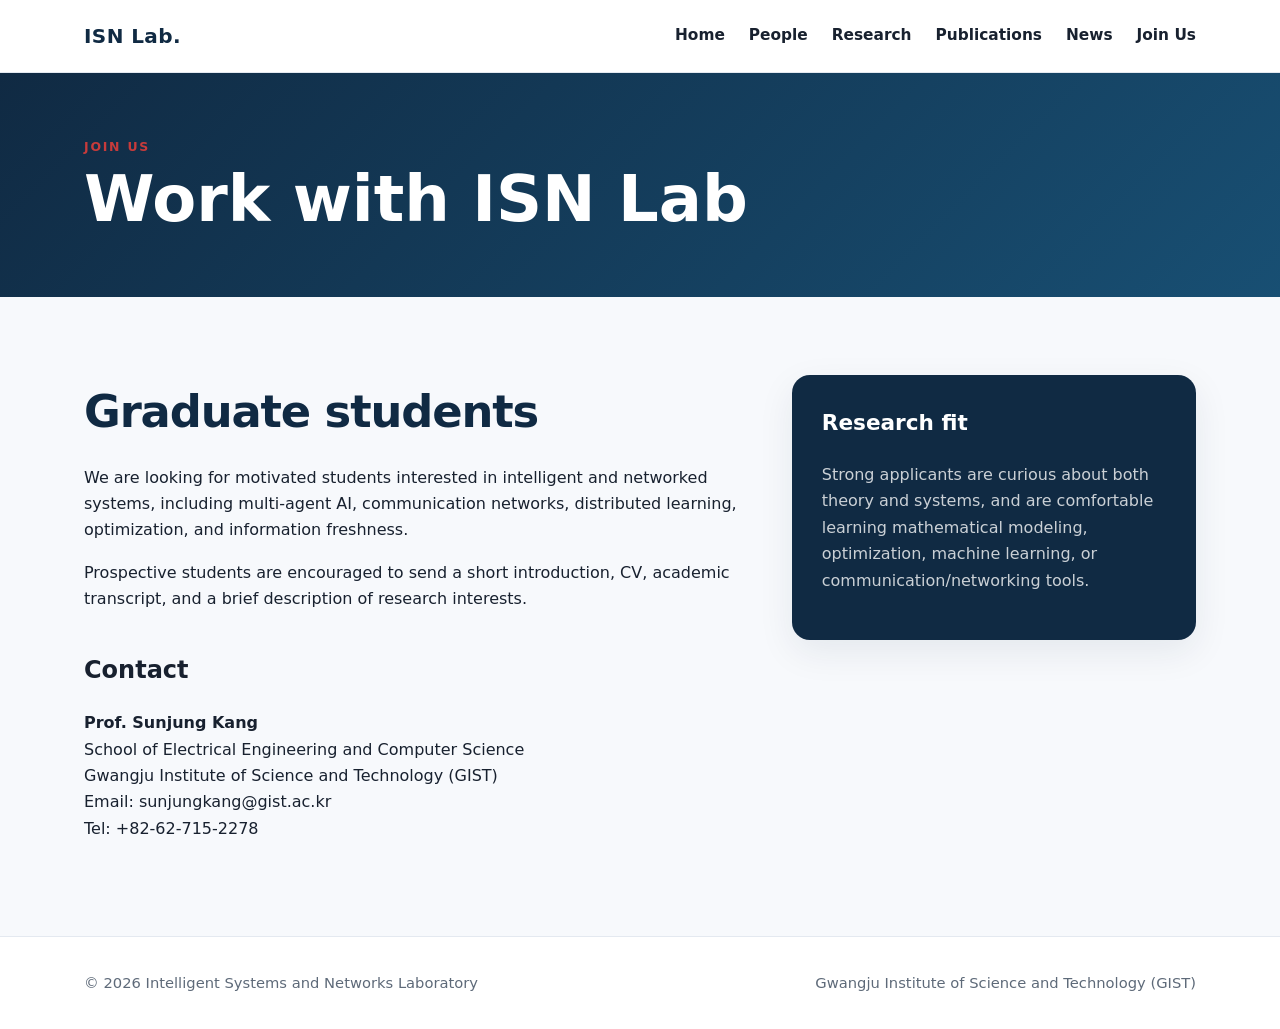
==== join.html @ 05000206 "Upload ISN Lab website v1" ====
<!DOCTYPE html>
<html lang="en">
<head>
  <meta charset="UTF-8">
  <meta name="viewport" content="width=device-width, initial-scale=1.0">
  <meta name="description" content="Intelligent Systems and Networks Laboratory at GIST">
  <title>Join Us | ISN Lab</title>
  <link rel="stylesheet" href="assets/css/style.css">
</head>
<body>

<header class="site-header">
  <nav class="nav">
    <a class="brand" href="index.html">ISN Lab.</a>
    <div class="nav-links">
      <a href="index.html">Home</a>
      <a href="people.html">People</a>
      <a href="research.html">Research</a>
      <a href="publications.html">Publications</a>
      <a href="news.html">News</a>
      <a href="join.html">Join Us</a>
    </div>
  </nav>
</header>


<div class="page-hero">
  <section class="section">
    <div class="eyebrow">Join us</div>
    <h1>Work with ISN Lab</h1>
  </section>
</div>
<main class="section">
  <div class="split">
    <div>
      <h2 class="section-title">Graduate students</h2>
      <p>
        We are looking for motivated students interested in intelligent and networked systems,
        including multi-agent AI, communication networks, distributed learning, optimization,
        and information freshness.
      </p>
      <p>
        Prospective students are encouraged to send a short introduction, CV, academic transcript,
        and a brief description of research interests.
      </p>

      <h2 style="margin-top:38px">Contact</h2>
      <p>
        <strong>Prof. Sunjung Kang</strong><br>
        School of Electrical Engineering and Computer Science<br>
        Gwangju Institute of Science and Technology (GIST)<br>
        Email: <a href="mailto:sunjungkang@gist.ac.kr">sunjungkang@gist.ac.kr</a><br>
        Tel: +82-62-715-2278
      </p>
    </div>
    <aside class="callout">
      <h3>Research fit</h3>
      <p>
        Strong applicants are curious about both theory and systems, and are comfortable learning
        mathematical modeling, optimization, machine learning, or communication/networking tools.
      </p>
    </aside>
  </div>
</main>


<footer class="footer">
  <div class="footer-inner">
    <div>© 2026 Intelligent Systems and Networks Laboratory</div>
    <div>Gwangju Institute of Science and Technology (GIST)</div>
  </div>
</footer>

</body>
</html>
---- assets/css/style.css ----
:root {
  --bg: #f7f9fc;
  --surface: #ffffff;
  --text: #18212f;
  --muted: #5e6a79;
  --line: #e4e9f0;
  --navy: #102a43;
  --blue: #1f5f9b;
  --accent: #c73b3b;
  --shadow: 0 12px 36px rgba(16, 42, 67, 0.08);
  --radius: 18px;
  --max: 1160px;
}

* { box-sizing: border-box; }
html { scroll-behavior: smooth; }
body {
  margin: 0;
  font-family: Inter, ui-sans-serif, system-ui, -apple-system, BlinkMacSystemFont, "Segoe UI", sans-serif;
  color: var(--text);
  background: var(--bg);
  line-height: 1.65;
}
a { color: inherit; text-decoration: none; }
a:hover { color: var(--blue); }

.site-header {
  position: sticky;
  top: 0;
  z-index: 50;
  background: rgba(255,255,255,.94);
  backdrop-filter: blur(12px);
  border-bottom: 1px solid var(--line);
}
.nav {
  max-width: var(--max);
  margin: 0 auto;
  padding: 0 24px;
  min-height: 72px;
  display: flex;
  align-items: center;
  justify-content: space-between;
  gap: 28px;
}
.brand {
  font-weight: 800;
  font-size: 1.25rem;
  letter-spacing: .02em;
  color: var(--navy);
}
.nav-links {
  display: flex;
  align-items: center;
  flex-wrap: wrap;
  gap: 24px;
  font-size: .96rem;
  font-weight: 650;
}
.nav-links a.active { color: var(--accent); }

.hero {
  color: #fff;
  min-height: 520px;
  display: grid;
  align-items: center;
  background:
    radial-gradient(circle at 78% 22%, rgba(255,255,255,.18), transparent 22%),
    radial-gradient(circle at 15% 80%, rgba(255,255,255,.10), transparent 24%),
    linear-gradient(135deg, rgba(11,31,52,.96), rgba(17,65,98,.91)),
    repeating-linear-gradient(110deg, rgba(255,255,255,.03) 0 2px, transparent 2px 18px);
}
.hero-inner {
  max-width: var(--max);
  margin: 0 auto;
  padding: 86px 24px 92px;
}
.kicker {
  text-transform: uppercase;
  letter-spacing: .18em;
  font-size: .82rem;
  font-weight: 800;
  opacity: .78;
}
.hero h1 {
  max-width: 900px;
  margin: 14px 0 18px;
  font-size: clamp(2.6rem, 6vw, 5.2rem);
  line-height: 1.03;
  letter-spacing: -.035em;
}
.hero .tagline {
  max-width: 780px;
  margin: 0;
  font-size: clamp(1.05rem, 2vw, 1.35rem);
  color: rgba(255,255,255,.84);
}
.hero-underline {
  width: 92px;
  height: 5px;
  background: var(--accent);
  margin-top: 30px;
  border-radius: 999px;
}

.section {
  max-width: var(--max);
  margin: 0 auto;
  padding: 78px 24px;
}
.section.compact { padding-top: 46px; padding-bottom: 46px; }
.section-title {
  margin: 0 0 12px;
  font-size: clamp(1.9rem, 3.5vw, 2.8rem);
  letter-spacing: -.025em;
  color: var(--navy);
}
.section-lead {
  max-width: 820px;
  color: var(--muted);
  font-size: 1.08rem;
  margin: 0 0 34px;
}
.eyebrow {
  color: var(--accent);
  font-weight: 800;
  text-transform: uppercase;
  letter-spacing: .14em;
  font-size: .78rem;
}
.grid-3 {
  display: grid;
  grid-template-columns: repeat(3, 1fr);
  gap: 22px;
}
.card {
  background: var(--surface);
  border: 1px solid var(--line);
  border-radius: var(--radius);
  padding: 28px;
  box-shadow: var(--shadow);
}
.card h3 {
  margin: 0 0 10px;
  color: var(--navy);
  font-size: 1.18rem;
}
.card p { margin: 0; color: var(--muted); }

.split {
  display: grid;
  grid-template-columns: 1.25fr .75fr;
  gap: 34px;
  align-items: start;
}
.callout {
  background: var(--navy);
  color: #fff;
  border-radius: var(--radius);
  padding: 30px;
  box-shadow: var(--shadow);
}
.callout h3 { margin-top: 0; font-size: 1.35rem; }
.callout p { color: rgba(255,255,255,.78); }
.button {
  display: inline-block;
  margin-top: 12px;
  padding: 11px 16px;
  border-radius: 999px;
  background: #fff;
  color: var(--navy);
  font-weight: 800;
}
.news-list {
  list-style: none;
  margin: 0;
  padding: 0;
  background: var(--surface);
  border: 1px solid var(--line);
  border-radius: var(--radius);
  overflow: hidden;
}
.news-list li {
  display: grid;
  grid-template-columns: 120px 1fr;
  gap: 22px;
  padding: 20px 24px;
  border-bottom: 1px solid var(--line);
}
.news-list li:last-child { border-bottom: 0; }
.news-date { color: var(--accent); font-weight: 800; }
.news-text { color: var(--text); }

.page-hero {
  background: linear-gradient(135deg, #102a43, #184f73);
  color: #fff;
}
.page-hero .section { padding-top: 64px; padding-bottom: 64px; }
.page-hero h1 {
  margin: 8px 0 0;
  font-size: clamp(2.5rem, 5vw, 4rem);
  line-height: 1.05;
}
.person {
  display: grid;
  grid-template-columns: 170px 1fr;
  gap: 30px;
  align-items: start;
}
.avatar {
  width: 170px;
  aspect-ratio: 1;
  border-radius: 22px;
  display: grid;
  place-items: center;
  background: linear-gradient(145deg, #153a59, #286c94);
  color: #fff;
  font-size: 3rem;
  font-weight: 800;
  letter-spacing: -.04em;
}
.meta { color: var(--muted); }
.meta strong { color: var(--text); }

.pub-list {
  padding-left: 1.25rem;
}
.pub-list li {
  margin-bottom: 18px;
  padding-left: 6px;
}
.note {
  padding: 18px 20px;
  border-left: 4px solid var(--accent);
  background: #fff;
  border-radius: 0 12px 12px 0;
  color: var(--muted);
}

.footer {
  border-top: 1px solid var(--line);
  background: #fff;
}
.footer-inner {
  max-width: var(--max);
  margin: 0 auto;
  padding: 34px 24px;
  display: flex;
  gap: 20px;
  justify-content: space-between;
  flex-wrap: wrap;
  color: var(--muted);
  font-size: .92rem;
}

@media (max-width: 820px) {
  .nav { align-items: flex-start; padding-top: 18px; padding-bottom: 18px; }
  .nav-links { gap: 14px; }
  .grid-3, .split { grid-template-columns: 1fr; }
  .person { grid-template-columns: 1fr; }
  .news-list li { grid-template-columns: 1fr; gap: 4px; }
  .hero { min-height: 440px; }
}
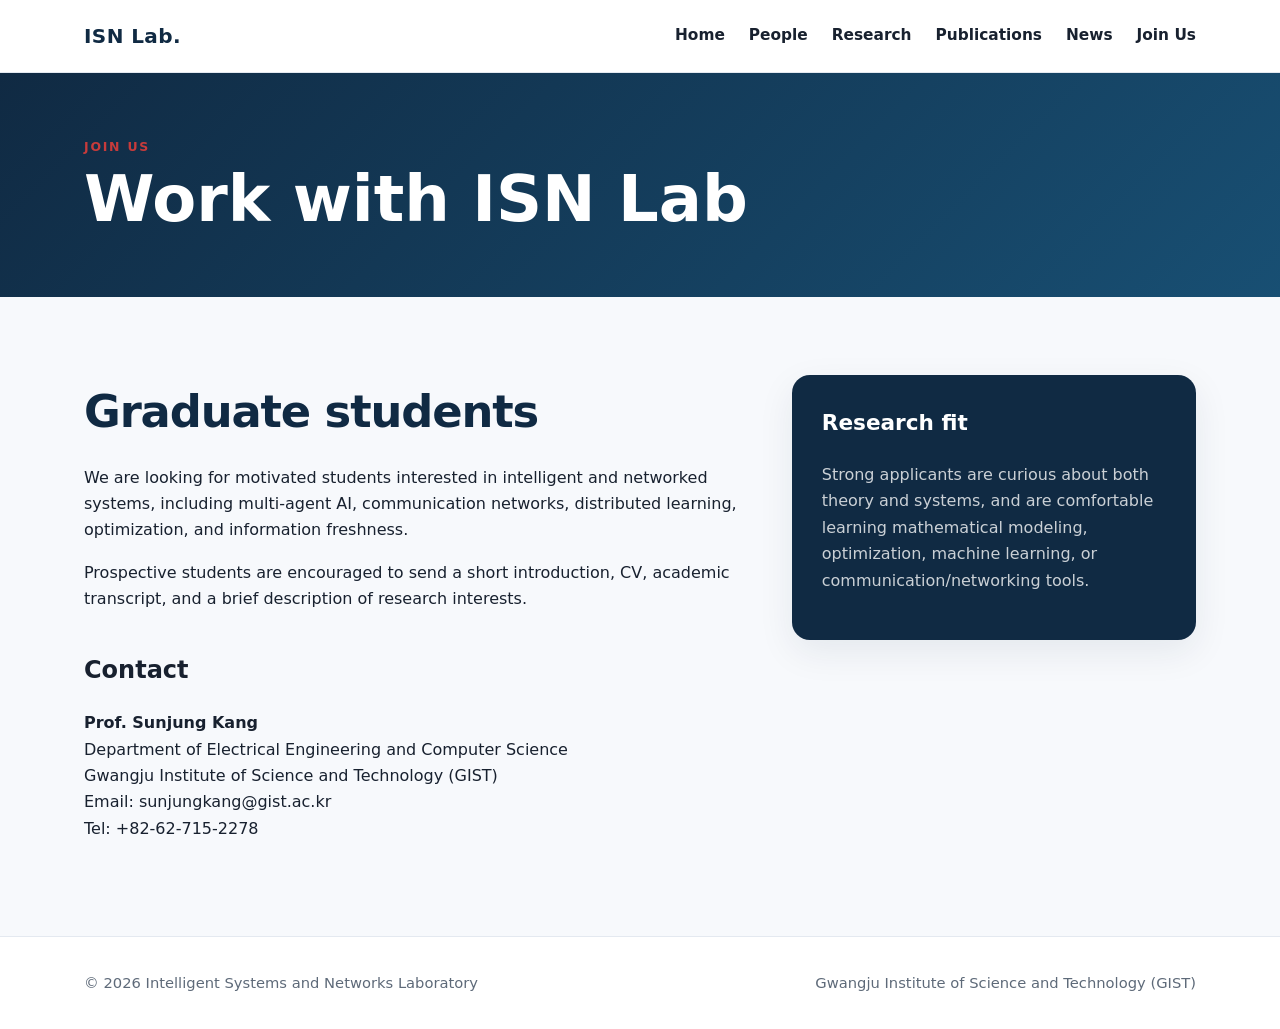
==== commit 91906b87: "Update join.html" ====
--- a/join.html
+++ b/join.html
@@ -47,7 +47,7 @@
       <h2 style="margin-top:38px">Contact</h2>
       <p>
         <strong>Prof. Sunjung Kang</strong><br>
-        School of Electrical Engineering and Computer Science<br>
+        Department of Electrical Engineering and Computer Science<br>
         Gwangju Institute of Science and Technology (GIST)<br>
         Email: <a href="mailto:sunjungkang@gist.ac.kr">sunjungkang@gist.ac.kr</a><br>
         Tel: +82-62-715-2278
--- a/assets/css/style.css
+++ b/assets/css/style.css
@@ -203,8 +203,8 @@
 }
 .person {
   display: grid;
-  grid-template-columns: 170px 1fr;
-  gap: 30px;
+  grid-template-columns: 190px 1fr;
+  gap: 36px;
   align-items: start;
 }
 .avatar {
@@ -261,3 +261,12 @@
   .news-list li { grid-template-columns: 1fr; gap: 4px; }
   .hero { min-height: 440px; }
 }
+
+.profile-photo {
+  width: 190px;
+  height: 240px;
+  object-fit: cover;
+  object-position: center top;
+  border-radius: 18px;
+  display: block;
+}
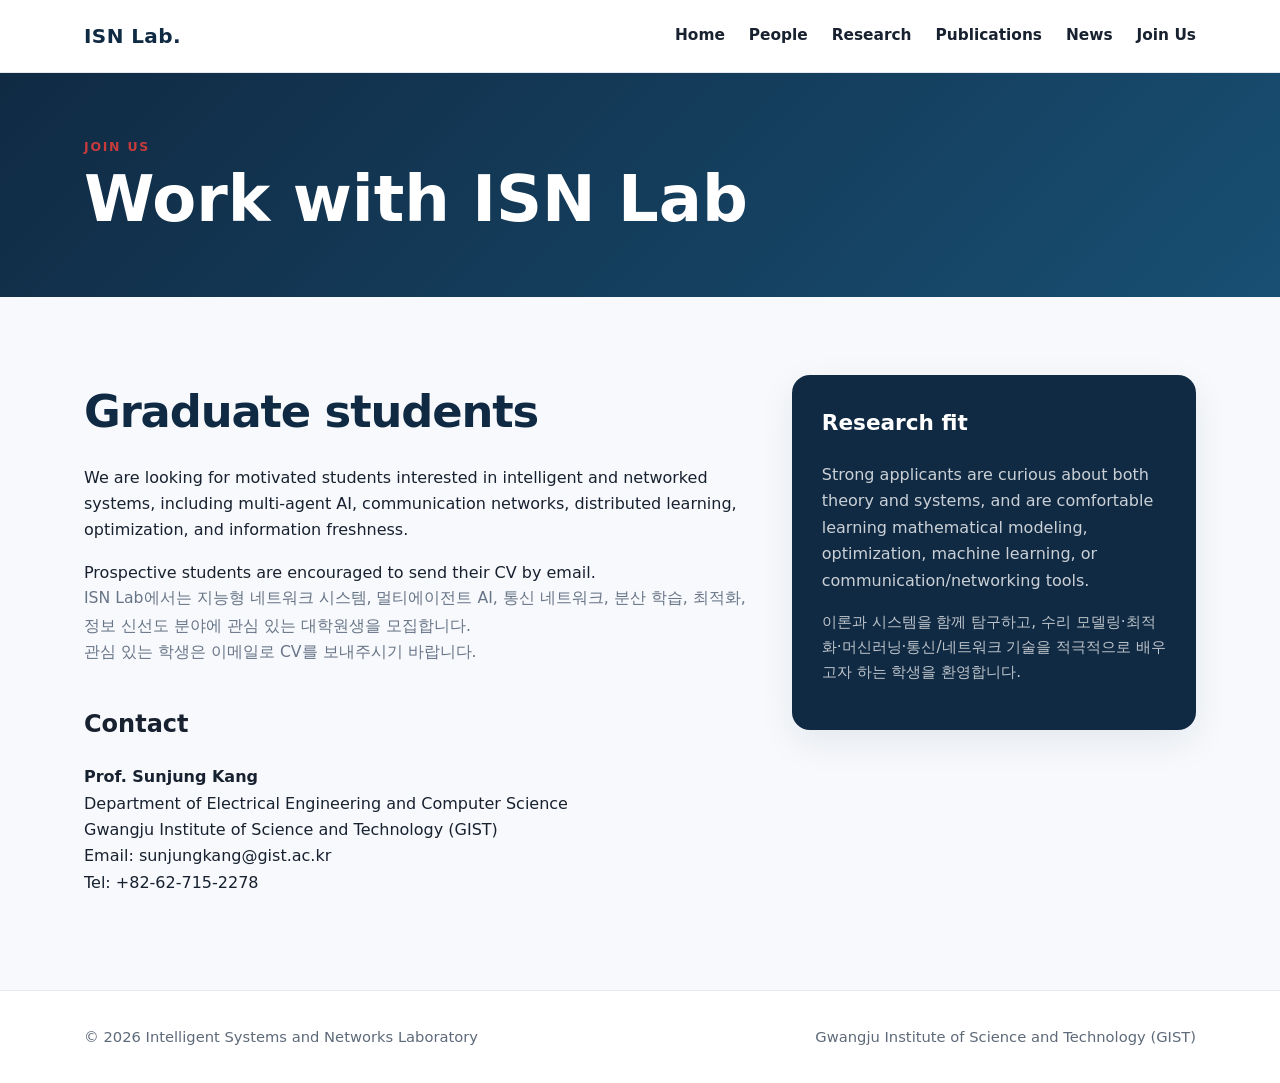
==== commit 930b986c: "Update join.html" ====
--- a/join.html
+++ b/join.html
@@ -39,9 +39,18 @@
         including multi-agent AI, communication networks, distributed learning, optimization,
         and information freshness.
       </p>
+      
       <p>
-        Prospective students are encouraged to send a short introduction, CV, academic transcript,
-        and a brief description of research interests.
+        Prospective students are encouraged to send their CV by email.
+      </p>
+      
+      <p class="korean-intro">
+        ISN Lab에서는 지능형 네트워크 시스템, 멀티에이전트 AI, 통신 네트워크,
+        분산 학습, 최적화, 정보 신선도 분야에 관심 있는 대학원생을 모집합니다.
+      </p>
+      
+      <p class="korean-intro">
+        관심 있는 학생은 이메일로 CV를 보내주시기 바랍니다.
       </p>
 
       <h2 style="margin-top:38px">Contact</h2>
@@ -59,6 +68,10 @@
         Strong applicants are curious about both theory and systems, and are comfortable learning
         mathematical modeling, optimization, machine learning, or communication/networking tools.
       </p>
+      <p style="margin-top:16px; font-size:0.95rem; color:rgba(255,255,255,.72);">
+        이론과 시스템을 함께 탐구하고, 수리 모델링·최적화·머신러닝·통신/네트워크 기술을
+        적극적으로 배우고자 하는 학생을 환영합니다.
+      </p>
     </aside>
   </div>
 </main>
--- a/assets/css/style.css
+++ b/assets/css/style.css
@@ -270,3 +270,10 @@
   border-radius: 18px;
   display: block;
 }
+.korean-intro {
+  font-size: 0.98rem;
+  color: #687587;
+  margin-top: -18px;
+  line-height: 1.8;
+  max-width: 900px;
+}
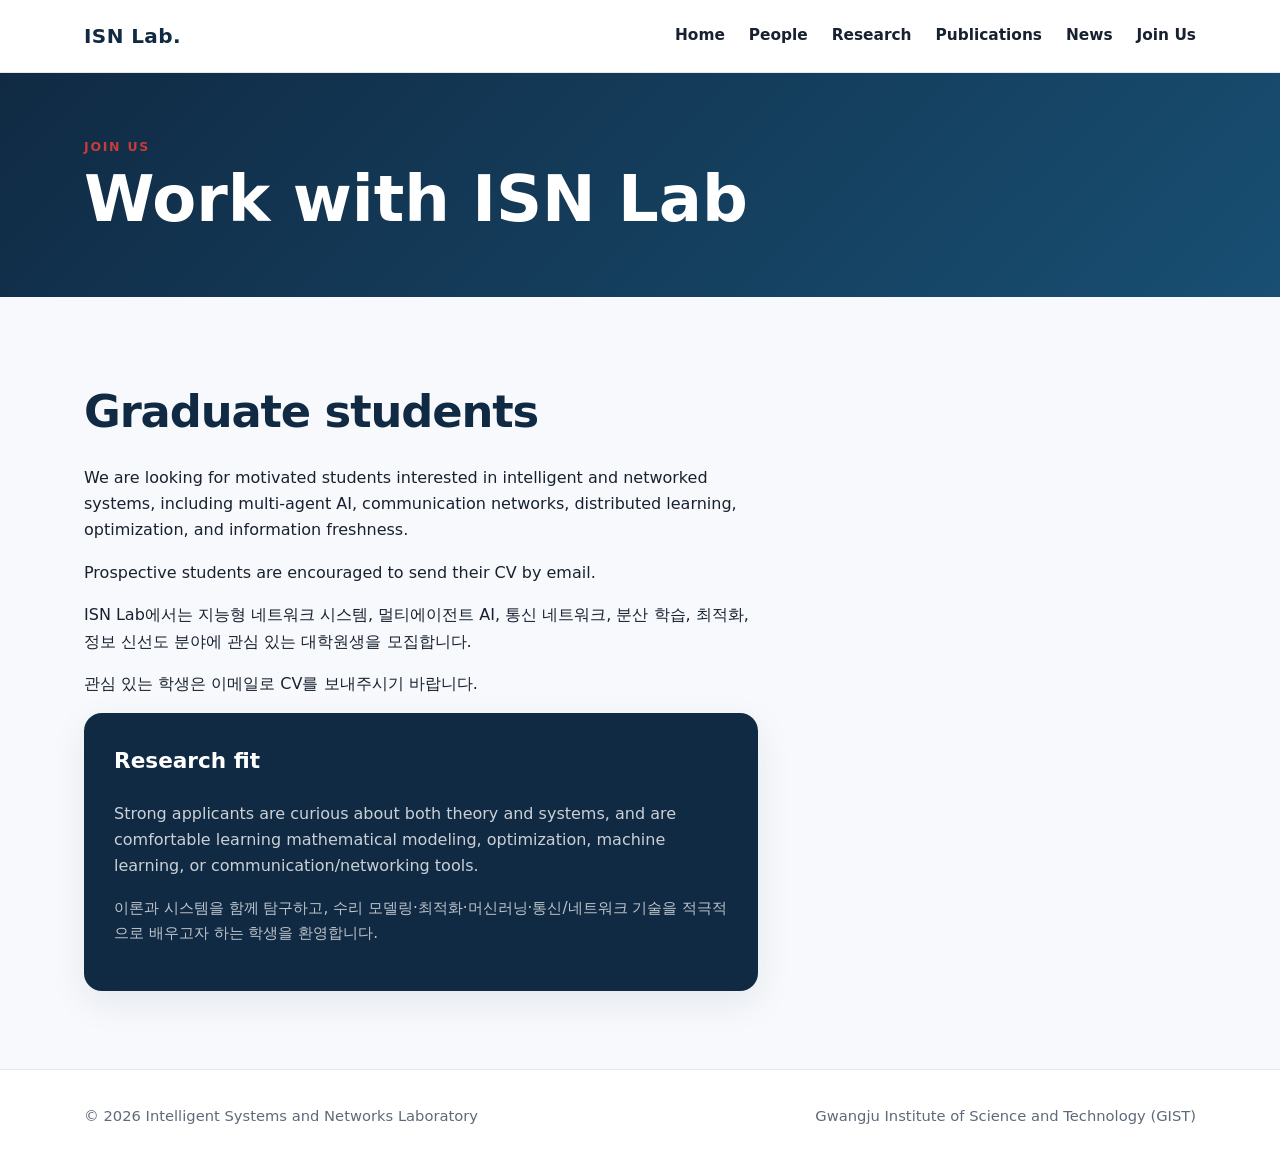
==== commit 08e92854: "Update join.html" ====
--- a/join.html
+++ b/join.html
@@ -34,33 +34,27 @@
   <div class="split">
     <div>
       <h2 class="section-title">Graduate students</h2>
+      <div class="recruitment-text">
       <p>
         We are looking for motivated students interested in intelligent and networked systems,
         including multi-agent AI, communication networks, distributed learning, optimization,
         and information freshness.
       </p>
-      
+    
       <p>
         Prospective students are encouraged to send their CV by email.
       </p>
-      
-      <p class="korean-intro">
-        ISN Lab에서는 지능형 네트워크 시스템, 멀티에이전트 AI, 통신 네트워크,
-        분산 학습, 최적화, 정보 신선도 분야에 관심 있는 대학원생을 모집합니다.
-      </p>
-      
-      <p class="korean-intro">
-        관심 있는 학생은 이메일로 CV를 보내주시기 바랍니다.
-      </p>
-
-      <h2 style="margin-top:38px">Contact</h2>
-      <p>
-        <strong>Prof. Sunjung Kang</strong><br>
-        Department of Electrical Engineering and Computer Science<br>
-        Gwangju Institute of Science and Technology (GIST)<br>
-        Email: <a href="mailto:sunjungkang@gist.ac.kr">sunjungkang@gist.ac.kr</a><br>
-        Tel: +82-62-715-2278
-      </p>
+    
+      <div class="recruitment-korean">
+        <p>
+          ISN Lab에서는 지능형 네트워크 시스템, 멀티에이전트 AI, 통신 네트워크,
+          분산 학습, 최적화, 정보 신선도 분야에 관심 있는 대학원생을 모집합니다.
+        </p>
+    
+        <p>
+          관심 있는 학생은 이메일로 CV를 보내주시기 바랍니다.
+        </p>
+      </div>
     </div>
     <aside class="callout">
       <h3>Research fit</h3>
--- a/assets/css/style.css
+++ b/assets/css/style.css
@@ -275,5 +275,4 @@
   color: #687587;
   margin-top: -18px;
   line-height: 1.8;
-  max-width: 900px;
-}
+}
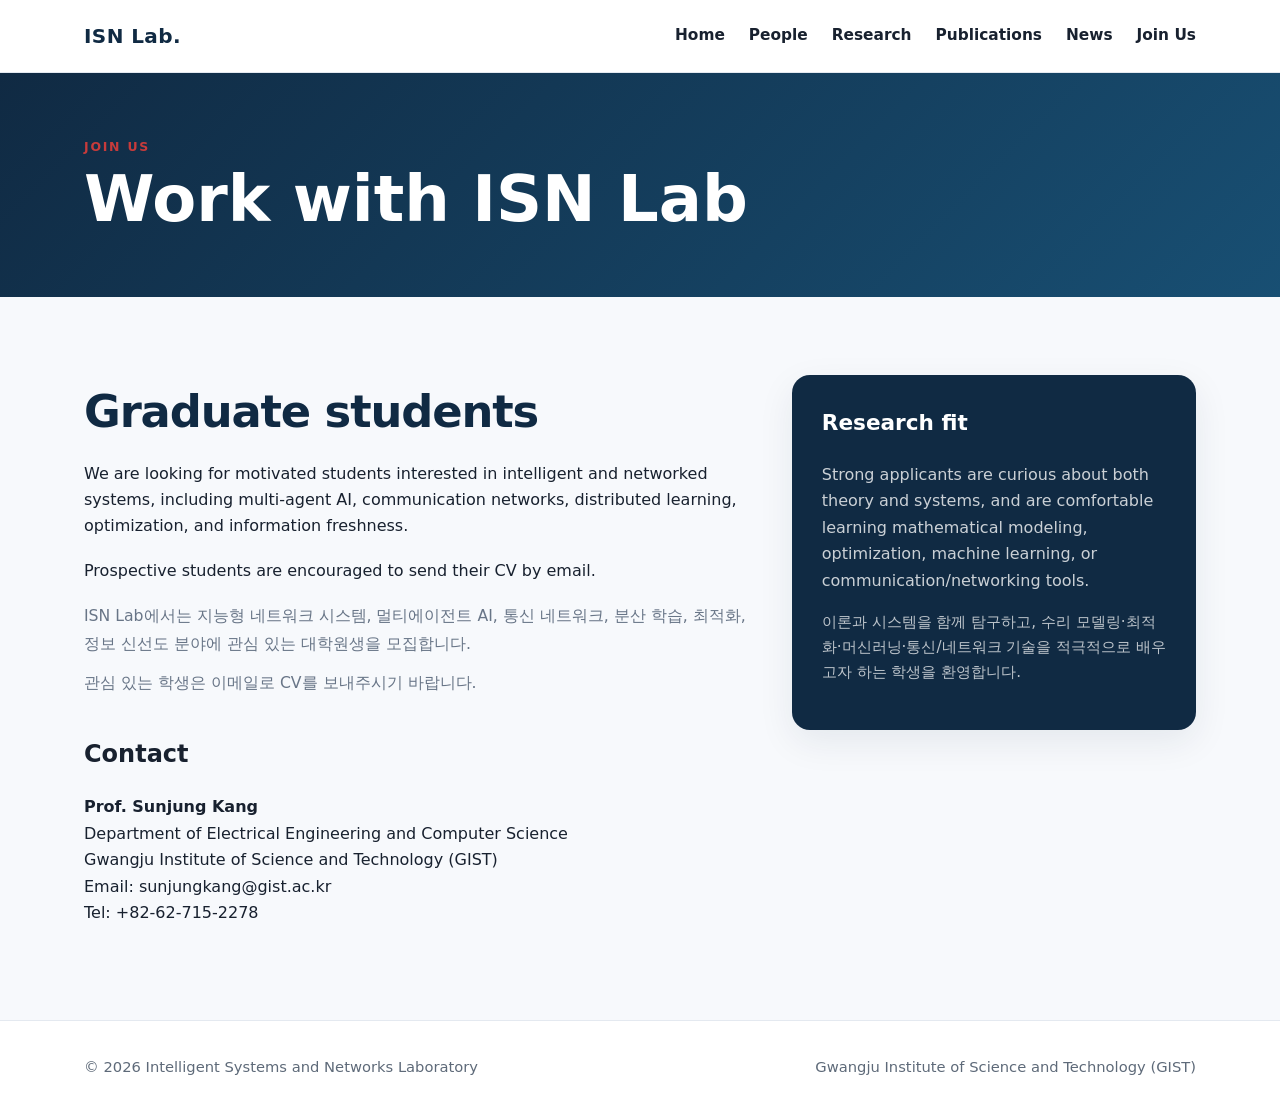
==== commit eccf513c: "Update join.html" ====
--- a/join.html
+++ b/join.html
@@ -32,41 +32,57 @@
 </div>
 <main class="section">
   <div class="split">
+
     <div>
       <h2 class="section-title">Graduate students</h2>
+
       <div class="recruitment-text">
+        <p>
+          We are looking for motivated students interested in intelligent and networked systems,
+          including multi-agent AI, communication networks, distributed learning, optimization,
+          and information freshness.
+        </p>
+
+        <p>
+          Prospective students are encouraged to send their CV by email.
+        </p>
+
+        <div class="recruitment-korean">
+          <p>
+            ISN Lab에서는 지능형 네트워크 시스템, 멀티에이전트 AI, 통신 네트워크,
+            분산 학습, 최적화, 정보 신선도 분야에 관심 있는 대학원생을 모집합니다.
+          </p>
+
+          <p>
+            관심 있는 학생은 이메일로 CV를 보내주시기 바랍니다.
+          </p>
+        </div>
+      </div>
+
+      <h2 style="margin-top:38px;">Contact</h2>
       <p>
-        We are looking for motivated students interested in intelligent and networked systems,
-        including multi-agent AI, communication networks, distributed learning, optimization,
-        and information freshness.
+        <strong>Prof. Sunjung Kang</strong><br>
+        Department of Electrical Engineering and Computer Science<br>
+        Gwangju Institute of Science and Technology (GIST)<br>
+        Email: <a href="mailto:sunjungkang@gist.ac.kr">sunjungkang@gist.ac.kr</a><br>
+        Tel: +82-62-715-2278
       </p>
-    
-      <p>
-        Prospective students are encouraged to send their CV by email.
-      </p>
-    
-      <div class="recruitment-korean">
-        <p>
-          ISN Lab에서는 지능형 네트워크 시스템, 멀티에이전트 AI, 통신 네트워크,
-          분산 학습, 최적화, 정보 신선도 분야에 관심 있는 대학원생을 모집합니다.
-        </p>
-    
-        <p>
-          관심 있는 학생은 이메일로 CV를 보내주시기 바랍니다.
-        </p>
-      </div>
     </div>
+
     <aside class="callout">
       <h3>Research fit</h3>
+
       <p>
         Strong applicants are curious about both theory and systems, and are comfortable learning
         mathematical modeling, optimization, machine learning, or communication/networking tools.
       </p>
+
       <p style="margin-top:16px; font-size:0.95rem; color:rgba(255,255,255,.72);">
         이론과 시스템을 함께 탐구하고, 수리 모델링·최적화·머신러닝·통신/네트워크 기술을
         적극적으로 배우고자 하는 학생을 환영합니다.
       </p>
     </aside>
+
   </div>
 </main>
 
--- a/assets/css/style.css
+++ b/assets/css/style.css
@@ -276,3 +276,17 @@
   margin-top: -18px;
   line-height: 1.8;
 }
+.recruitment-text p {
+  margin: 0 0 18px;
+}
+
+.recruitment-korean {
+  margin-top: 8px;
+  color: #687587;
+  font-size: 0.98rem;
+  line-height: 1.8;
+}
+
+.recruitment-korean p {
+  margin: 0 0 10px;
+}
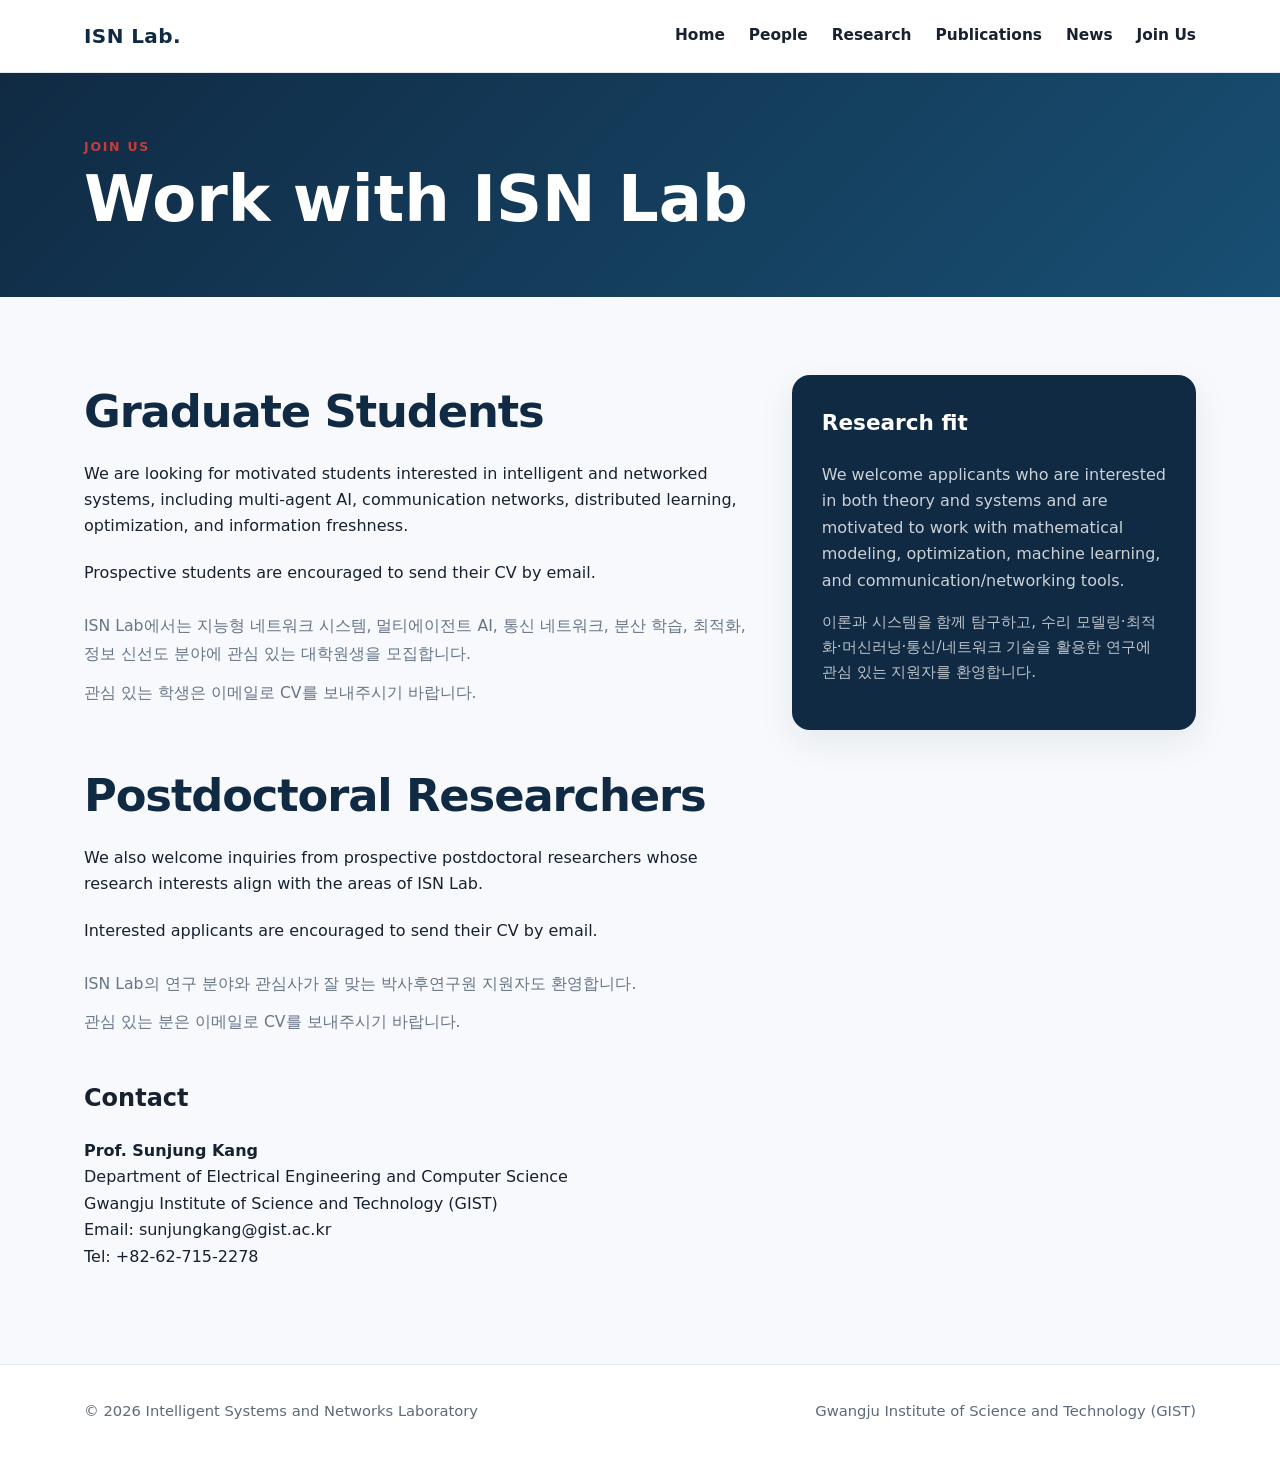
==== commit 412a1491: "Update join.html" ====
--- a/join.html
+++ b/join.html
@@ -7,11 +7,13 @@
   <title>Join Us | ISN Lab</title>
   <link rel="stylesheet" href="assets/css/style.css">
 </head>
+
 <body>
 
 <header class="site-header">
   <nav class="nav">
     <a class="brand" href="index.html">ISN Lab.</a>
+
     <div class="nav-links">
       <a href="index.html">Home</a>
       <a href="people.html">People</a>
@@ -30,11 +32,15 @@
     <h1>Work with ISN Lab</h1>
   </section>
 </div>
+
+
 <main class="section">
   <div class="split">
 
     <div>
-      <h2 class="section-title">Graduate students</h2>
+
+      <!-- Graduate Students -->
+      <h2 class="section-title">Graduate Students</h2>
 
       <div class="recruitment-text">
         <p>
@@ -59,28 +65,68 @@
         </div>
       </div>
 
-      <h2 style="margin-top:38px;">Contact</h2>
+
+      <!-- Postdoctoral Researchers -->
+      <h2 class="section-title" style="margin-top:52px;">
+        Postdoctoral Researchers
+      </h2>
+
+      <div class="recruitment-text">
+        <p>
+          We also welcome inquiries from prospective postdoctoral researchers
+          whose research interests align with the areas of ISN Lab.
+        </p>
+
+        <p>
+          Interested applicants are encouraged to send their CV by email.
+        </p>
+
+        <div class="recruitment-korean">
+          <p>
+            ISN Lab의 연구 분야와 관심사가 잘 맞는 박사후연구원 지원자도 환영합니다.
+          </p>
+
+          <p>
+            관심 있는 분은 이메일로 CV를 보내주시기 바랍니다.
+          </p>
+        </div>
+      </div>
+
+
+      <!-- Contact -->
+      <h2 style="margin-top:42px;">Contact</h2>
+
       <p>
         <strong>Prof. Sunjung Kang</strong><br>
         Department of Electrical Engineering and Computer Science<br>
         Gwangju Institute of Science and Technology (GIST)<br>
-        Email: <a href="mailto:sunjungkang@gist.ac.kr">sunjungkang@gist.ac.kr</a><br>
+        Email:
+        <a href="mailto:sunjungkang@gist.ac.kr">
+          sunjungkang@gist.ac.kr
+        </a><br>
         Tel: +82-62-715-2278
       </p>
+
     </div>
 
+
+    <!-- Research Fit -->
     <aside class="callout">
+
       <h3>Research fit</h3>
 
       <p>
-        Strong applicants are curious about both theory and systems, and are comfortable learning
-        mathematical modeling, optimization, machine learning, or communication/networking tools.
+        We welcome applicants who are interested in both theory and systems
+        and are motivated to work with mathematical modeling, optimization,
+        machine learning, and communication/networking tools.
       </p>
 
       <p style="margin-top:16px; font-size:0.95rem; color:rgba(255,255,255,.72);">
-        이론과 시스템을 함께 탐구하고, 수리 모델링·최적화·머신러닝·통신/네트워크 기술을
-        적극적으로 배우고자 하는 학생을 환영합니다.
+        이론과 시스템을 함께 탐구하고,
+        수리 모델링·최적화·머신러닝·통신/네트워크 기술을 활용한 연구에
+        관심 있는 지원자를 환영합니다.
       </p>
+
     </aside>
 
   </div>
--- a/assets/css/style.css
+++ b/assets/css/style.css
@@ -71,7 +71,7 @@
     repeating-linear-gradient(110deg, rgba(255,255,255,.03) 0 2px, transparent 2px 18px);
 }
 .hero-inner {
-  max-width: var(--max);
+  max-width: 1400px;
   margin: 0 auto;
   padding: 86px 24px 92px;
 }
@@ -83,17 +83,20 @@
   opacity: .78;
 }
 .hero h1 {
-  max-width: 900px;
+  max-width: none;
   margin: 14px 0 18px;
-  font-size: clamp(2.6rem, 6vw, 5.2rem);
-  line-height: 1.03;
+  font-size: clamp(2.8rem, 4vw, 4rem);
+  line-height: 1.05;
   letter-spacing: -.035em;
-}
+  white-space: nowrap;
+}
+
 .hero .tagline {
-  max-width: 780px;
+  max-width: none;
   margin: 0;
-  font-size: clamp(1.05rem, 2vw, 1.35rem);
+  font-size: clamp(1.05rem, 1.5vw, 1.25rem);
   color: rgba(255,255,255,.84);
+  white-space: nowrap;
 }
 .hero-underline {
   width: 92px;
@@ -203,8 +206,8 @@
 }
 .person {
   display: grid;
-  grid-template-columns: 190px 1fr;
-  gap: 36px;
+  grid-template-columns: 230px 1fr;
+  gap: 42px;
   align-items: start;
 }
 .avatar {
@@ -260,11 +263,16 @@
   .person { grid-template-columns: 1fr; }
   .news-list li { grid-template-columns: 1fr; gap: 4px; }
   .hero { min-height: 440px; }
+
+  .hero h1,
+  .hero .tagline {
+    white-space: normal;
+  }
 }
 
 .profile-photo {
-  width: 190px;
-  height: 240px;
+  width: 230px;
+  height: 290px;
   object-fit: cover;
   object-position: center top;
   border-radius: 18px;
@@ -276,12 +284,12 @@
   margin-top: -18px;
   line-height: 1.8;
 }
-.recruitment-text p {
-  margin: 0 0 18px;
+.recruitment-text > p {
+  margin: 0 0 20px;
 }
 
 .recruitment-korean {
-  margin-top: 8px;
+  margin-top: 26px;
   color: #687587;
   font-size: 0.98rem;
   line-height: 1.8;
@@ -290,3 +298,67 @@
 .recruitment-korean p {
   margin: 0 0 10px;
 }
+
+.hero-recruiting {
+  margin-top: 34px;
+  display: flex;
+  align-items: center;
+  gap: 16px;
+  flex-wrap: wrap;
+  font-size: 0.98rem;
+  color: rgba(255,255,255,.82);
+}
+
+.hero-recruiting strong {
+  color: #fff;
+}
+
+.hero-recruiting a {
+  color: #fff;
+}
+
+.hero-recruiting-link {
+  padding: 8px 14px;
+  border: 1px solid rgba(255,255,255,.35);
+  border-radius: 999px;
+  font-weight: 700;
+}
+
+.hero-recruiting-link:hover {
+  background: rgba(255,255,255,.10);
+  color: #fff;
+}
+
+.profile-history {
+  margin: 28px 0;
+  padding-left: 1.3rem;
+  color: var(--text);
+}
+
+.profile-history li {
+  margin-bottom: 12px;
+  line-height: 1.6;
+}
+
+.profile-history span {
+  color: var(--muted);
+  margin-left: 6px;
+  white-space: nowrap;
+}
+
+.advisor {
+  display: inline-block;
+  margin-top: 2px;
+  margin-left: 0 !important;
+  color: var(--muted);
+  font-size: 0.94rem;
+}
+
+.advisor a {
+  color: var(--blue);
+  text-decoration: none;
+}
+
+.advisor a:hover {
+  text-decoration: underline;
+}
